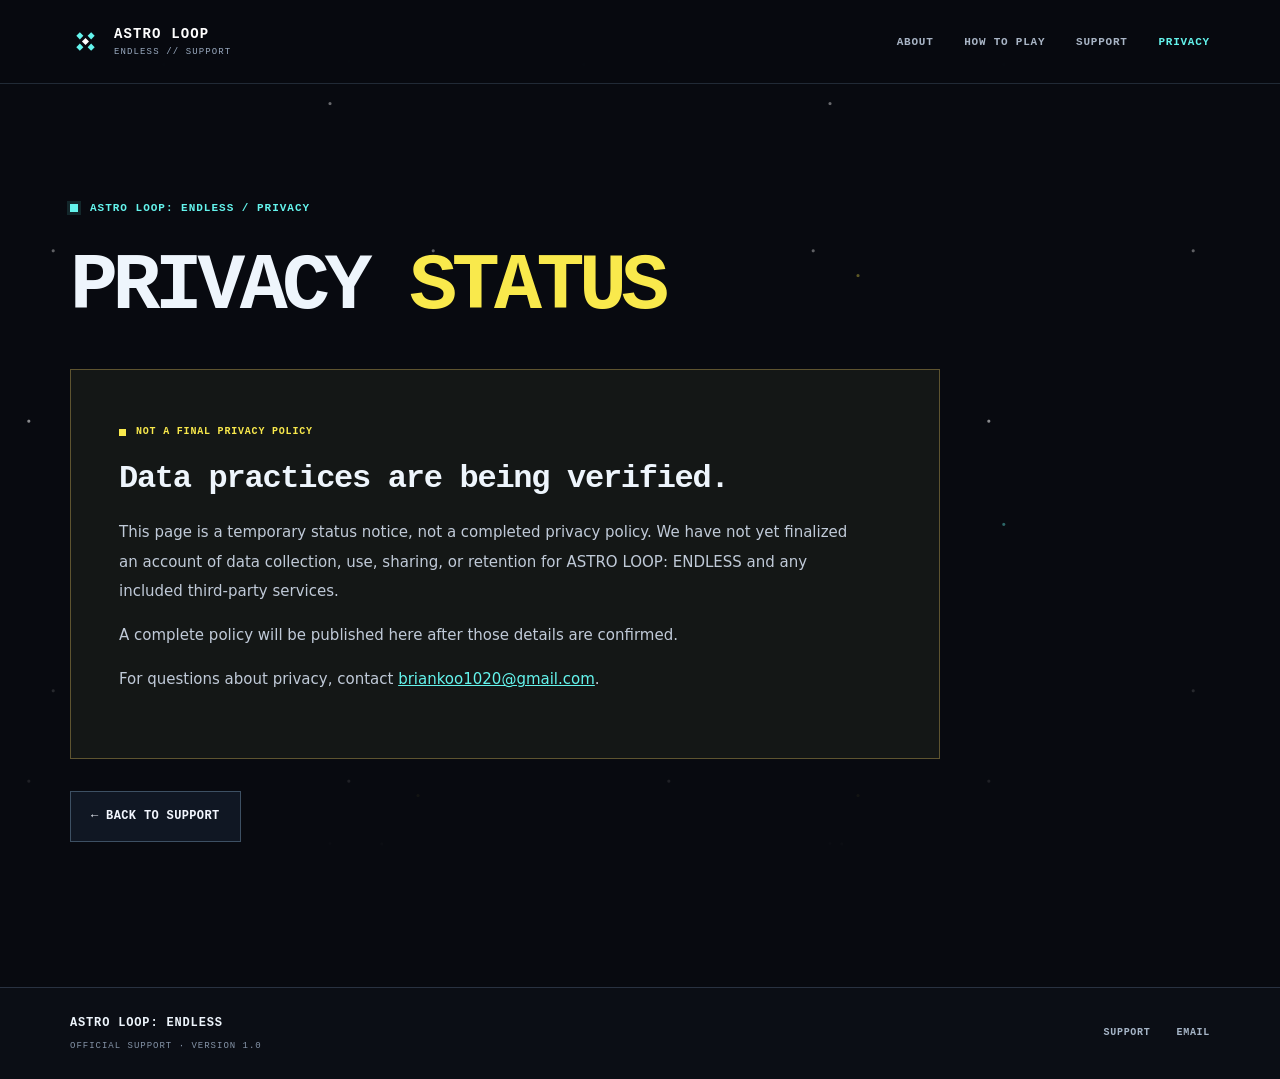
==== privacy.html @ 7ba6150e "Add files via upload" ====
<!doctype html>
<html lang="en">
<head>
  <meta charset="utf-8">
  <meta name="viewport" content="width=device-width, initial-scale=1">
  <meta name="theme-color" content="#080a10">
  <meta name="robots" content="noindex, nofollow">
  <meta name="description" content="Privacy information status for ASTRO LOOP: ENDLESS. Data practices are currently being verified.">
  <title>Privacy Status | ASTRO LOOP: ENDLESS</title>
  <link rel="stylesheet" href="styles.css">
</head>
<body>
  <a class="skip-link" href="#main">Skip to content</a>
  <div class="space-dust" aria-hidden="true"></div>
  <header class="site-header"><div class="shell header-inner"><a class="brand" href="index.html"><span class="brand-symbol" aria-hidden="true"><span></span><span></span><span></span><span></span><span></span></span><span class="brand-text"><strong>ASTRO LOOP</strong><small>ENDLESS // SUPPORT</small></span></a><nav class="top-nav" aria-label="Main navigation"><a href="index.html#about">ABOUT</a><a href="index.html#controls">HOW TO PLAY</a><a href="index.html#support">SUPPORT</a><a href="index.html#privacy" aria-current="page">PRIVACY</a></nav></div></header>
  <main id="main" class="shell privacy-page">
    <p class="eyebrow"><span class="signal" aria-hidden="true"></span> ASTRO LOOP: ENDLESS / PRIVACY</p>
    <h1>PRIVACY <span>STATUS</span></h1>
    <div class="policy-notice"><span class="draft-tag"><span class="draft-indicator" aria-hidden="true"></span> NOT A FINAL PRIVACY POLICY</span><h2>Data practices are being verified.</h2><p>This page is a temporary status notice, not a completed privacy policy. We have not yet finalized an account of data collection, use, sharing, or retention for ASTRO LOOP: ENDLESS and any included third-party services.</p><p>A complete policy will be published here after those details are confirmed.</p><p>For questions about privacy, contact <a href="mailto:briankoo1020@gmail.com?subject=ASTRO%20LOOP%20-%20Privacy%20Question">briankoo1020@gmail.com</a>.</p></div>
    <a class="button button-ghost" href="index.html">← BACK TO SUPPORT</a>
  </main>
  <footer class="site-footer"><div class="shell footer-inner"><div><strong>ASTRO LOOP: ENDLESS</strong><span>OFFICIAL SUPPORT · VERSION 1.0</span></div><div class="footer-links"><a href="index.html#support">SUPPORT</a><a href="mailto:briankoo1020@gmail.com">EMAIL</a></div></div></footer>
</body>
</html>
---- styles.css ----
/* ASTRO LOOP: ENDLESS — original, self-contained support website styles */
:root{color-scheme:dark;--bg:#080a10;--surface:#10141e;--surface-2:#151b27;--line:#293241;--text:#eef5fc;--muted:#9aaac0;--cyan:#64f4ed;--gold:#f9e94c;--violet:#aa86ff;--mono:ui-monospace,SFMono-Regular,Menlo,Consolas,"Liberation Mono",monospace;--body:system-ui,-apple-system,BlinkMacSystemFont,"Segoe UI",sans-serif}
*{box-sizing:border-box}html{scroll-behavior:smooth;scroll-padding-top:90px}body{margin:0;min-width:320px;background:var(--bg);color:var(--text);font-family:var(--body);line-height:1.65;-webkit-font-smoothing:antialiased;position:relative}a{color:inherit}a:focus-visible{outline:2px solid var(--gold);outline-offset:4px}::selection{background:var(--gold);color:#080a10}.shell{width:min(1140px,calc(100% - 64px));margin-inline:auto}.skip-link{position:fixed;top:-100px;left:20px;padding:10px 14px;background:var(--gold);color:#080a10;z-index:100}.skip-link:focus{top:16px}.space-dust{pointer-events:none;position:absolute;inset:0 0 auto 0;height:860px;z-index:0;background-image:radial-gradient(circle at 9% 17%,rgba(255,255,255,.8) 0 1px,transparent 2px),radial-gradient(circle at 83% 11%,rgba(255,255,255,.65) 0 1px,transparent 2px),radial-gradient(circle at 39% 14%,rgba(100,244,237,.8) 0 1px,transparent 2px),radial-gradient(circle at 66% 28%,rgba(255,255,255,.55) 0 1px,transparent 2px),radial-gradient(circle at 95% 53%,rgba(249,233,76,.5) 0 1px,transparent 2px),radial-gradient(circle at 14% 57%,rgba(255,255,255,.5) 0 1px,transparent 2px);background-size:320px 360px,460px 400px,420px 460px,500px 370px,440px 520px,380px 440px;opacity:.7;mask-image:linear-gradient(180deg,#000 45%,transparent)}header,main,footer{position:relative;z-index:1}
.site-header{height:84px;display:flex;align-items:center;border-bottom:1px solid rgba(96,121,145,.3);background:rgba(8,10,16,.86);backdrop-filter:blur(12px);position:sticky;top:0;z-index:20}.header-inner{display:flex;align-items:center;justify-content:space-between;gap:24px}.brand{text-decoration:none;display:flex;align-items:center;gap:13px;white-space:nowrap}.brand-symbol{display:grid;grid-template-columns:repeat(3,5px);grid-template-rows:repeat(3,5px);gap:3px;transform:rotate(45deg);margin:0 5px}.brand-symbol span{width:5px;height:5px;background:var(--cyan)}.brand-symbol span:nth-child(1){grid-column:2;grid-row:1}.brand-symbol span:nth-child(2){grid-column:1;grid-row:2}.brand-symbol span:nth-child(3){grid-column:2;grid-row:2;background:#fff}.brand-symbol span:nth-child(4){grid-column:3;grid-row:2}.brand-symbol span:nth-child(5){grid-column:2;grid-row:3}.brand-text{display:flex;flex-direction:column;line-height:1.15;gap:5px;font-family:var(--mono);letter-spacing:.07em}.brand-text strong{font-size:14px;color:#fff}.brand-text small{font-size:9px;color:var(--muted)}.top-nav{display:flex;align-items:center;gap:clamp(14px,2.4vw,34px)}.top-nav a{font:700 11px var(--mono);letter-spacing:.07em;text-decoration:none;color:#a9b5c6;white-space:nowrap;transition:color .2s}.top-nav a:hover,.top-nav a[aria-current="page"]{color:var(--cyan)}
.hero{display:grid;grid-template-columns:minmax(0,1.2fr) minmax(320px,.8fr);gap:clamp(35px,6vw,95px);align-items:center;padding-top:94px;padding-bottom:115px}.eyebrow,.section-overline,.tiny-label,.section-number,.hero-kicker,.hero-meta,.button,.hud-top,.hud-caption,.hud-specs,.step-index,.step-card h3,.tip,.contact-email,.draft-tag,.text-link,.footer-inner,.privacy-page h1{font-family:var(--mono)}.eyebrow{display:flex;align-items:center;gap:12px;font-size:11px;font-weight:700;letter-spacing:.09em;color:var(--cyan);margin:0 0 28px}.signal{display:inline-block;width:8px;height:8px;background:var(--cyan);box-shadow:0 0 0 3px rgba(100,244,237,.12)}.eyebrow-divider{color:#506073}.hero h1{margin:0;line-height:.99;font-family:var(--mono);font-size:clamp(63px,8.5vw,124px);font-weight:900;letter-spacing:-.095em;white-space:nowrap;text-shadow:5px 5px 0 #18202b}.hero h1>span,.privacy-page h1 span{color:var(--gold)}.hero h1 small{display:block;font-size:.45em;letter-spacing:.18em;font-weight:900;color:#fff;margin-top:14px}.hero-kicker{margin:34px 0 12px;font-size:15px;letter-spacing:.08em;font-weight:800;color:var(--gold)}.hero-lead{font-size:17px;max-width:550px;color:#bcc8d7;line-height:1.85;margin:0}.hero-actions{display:flex;flex-wrap:wrap;gap:12px;margin-top:32px}.button{font-size:12px;font-weight:800;letter-spacing:.03em;display:inline-flex;justify-content:center;align-items:center;gap:18px;text-decoration:none;padding:16px 20px;min-height:51px;transition:transform .2s,background .2s,border-color .2s;border:1px solid transparent;line-height:1.2}.button:hover{transform:translateY(-2px)}.button-primary{color:#031414;background:var(--cyan);box-shadow:4px 4px 0 #17403f}.button-primary:hover{background:#9afff8}.button-ghost{border-color:#3d5063;background:rgba(18,27,40,.8);color:#f3f7ff}.button-ghost:hover{border-color:var(--cyan)}.hero-meta{display:flex;flex-wrap:wrap;gap:10px 18px;margin-top:40px;font-size:10px;letter-spacing:.02em;color:#8394aa}
.hud{background:linear-gradient(155deg,rgba(18,26,39,.98),rgba(8,12,20,.98));border:1px solid #3b5064;box-shadow:8px 8px 0 rgba(45,61,82,.2),0 0 48px rgba(81,112,177,.08);position:relative}.hud::before,.hud::after{content:"";position:absolute;width:12px;height:12px;border-color:var(--cyan);border-style:solid}.hud::before{top:-2px;left:-2px;border-width:2px 0 0 2px}.hud::after{bottom:-2px;right:-2px;border-width:0 2px 2px 0}.hud-top{height:53px;padding:0 18px;display:flex;align-items:center;gap:10px;border-bottom:1px solid var(--line);font-size:11px;font-weight:700;letter-spacing:.07em}.hud-dot{height:7px;width:7px;background:var(--gold)}.hud-index{margin-left:auto;color:#75869c;font-size:10px}.hud-art{height:250px;position:relative;overflow:hidden;display:flex;align-items:center;justify-content:center;background-image:linear-gradient(rgba(100,244,237,.04) 1px,transparent 1px),linear-gradient(90deg,rgba(100,244,237,.04) 1px,transparent 1px);background-size:24px 24px}.hud-art::before{content:"";position:absolute;inset:0;background:radial-gradient(circle at center,rgba(94,122,174,.14),transparent 64%)}.hud-ring{position:absolute;border:1px dashed rgba(100,244,237,.26);border-radius:50%;aspect-ratio:1}.ring-one{width:205px}.ring-two{width:145px;border-color:rgba(166,130,255,.28)}.hud-reticle{position:relative;width:70px;height:70px;display:flex;align-items:center;justify-content:center;border:2px solid var(--cyan);box-shadow:0 0 19px rgba(100,244,237,.17),inset 0 0 18px rgba(100,244,237,.09);background:#0f1926;clip-path:polygon(0 14%,14% 14%,14% 0,86% 0,86% 14%,100% 14%,100% 86%,86% 86%,86% 100%,14% 100%,14% 86%,0 86%)}.hud-reticle b{font:900 45px var(--mono);color:var(--gold);transform:translateY(-3px)}.hud-cross{position:absolute;font:22px var(--mono);color:rgba(100,244,237,.7)}.cross-top{top:28px;left:44%}.cross-left{left:38px;top:45%}.cross-bottom{bottom:27px;right:45px}.hud-caption{position:absolute;bottom:15px;color:#75879b;font-size:9px;letter-spacing:.14em}.hud-specs{display:grid;grid-template-columns:1fr 1fr;gap:1px;background:var(--line);border-top:1px solid var(--line)}.hud-specs>div{background:#101723;padding:17px 18px;display:flex;flex-direction:column;gap:5px}.hud-specs span{font-size:10px;color:#8295a9}.hud-specs strong{font-size:13px;color:var(--text);letter-spacing:.04em}
.content-section{padding-block:69px 78px;border-top:1px solid rgba(95,117,143,.28)}.section-heading{display:flex;gap:22px;align-items:flex-start;margin-bottom:40px}.section-number{color:var(--gold);padding-top:6px;font-size:12px;letter-spacing:.1em}.section-overline{color:var(--cyan);font-size:10px;letter-spacing:.17em;font-weight:700;margin:0 0 6px}.section-heading h2{margin:0;font:900 clamp(25px,3vw,36px)/1.16 var(--mono);letter-spacing:-.055em}.two-column{display:grid;grid-template-columns:.85fr 1fr;gap:9%;align-items:start}.body-lead{font:800 clamp(22px,2.7vw,32px)/1.34 var(--mono);letter-spacing:-.045em;margin:0;max-width:420px}.prose{max-width:650px;color:#b0bed0;font-size:15px;line-height:1.95}.prose p{margin:0 0 17px}.steps-grid{display:grid;grid-template-columns:repeat(4,minmax(0,1fr));gap:15px}.step-card{padding:24px 22px 26px;min-height:268px;background:var(--surface);border:1px solid var(--line);position:relative}.step-card::after{content:"";position:absolute;right:0;bottom:0;width:15px;height:15px;border-right:2px solid #41576b;border-bottom:2px solid #41576b}.step-index{font-weight:700;font-size:10px;letter-spacing:.1em;color:var(--cyan)}.step-symbol{color:var(--gold);font:44px/1 var(--mono);height:65px;display:flex;align-items:center;margin-top:17px}.step-card h3{margin:4px 0 12px;font-weight:900;font-size:15px;letter-spacing:-.02em}.step-card p{font-size:13px;line-height:1.8;margin:0;color:var(--muted)}.tip{padding:15px 19px;background:#111923;border-left:2px solid var(--violet);font-size:12px;color:#afbcd0;margin:19px 0 0}.tip-label{color:#d2b9ff;font-weight:800;margin-right:10px}.support-grid{display:grid;grid-template-columns:1fr 1fr;gap:18px}.contact-panel,.bug-panel{border:1px solid var(--line);padding:clamp(25px,3vw,39px);min-height:365px}.contact-panel{background:linear-gradient(145deg,#132328,#0f161f)}.bug-panel{background:var(--surface)}.tiny-label{font-size:11px;color:var(--cyan);font-weight:700;letter-spacing:.1em;margin:0 0 13px}.contact-panel h3,.bug-panel h3,.privacy-panel h3{font:900 clamp(22px,2.3vw,29px)/1.25 var(--mono);letter-spacing:-.05em;margin:0 0 15px}.contact-panel p:not(.tiny-label),.bug-panel p:not(.tiny-label),.privacy-panel p:not(.draft-tag){color:#adbdcd;font-size:14px;line-height:1.85;margin:0 0 19px}.contact-email{display:block;width:fit-content;color:var(--gold);font-size:clamp(13px,1.5vw,19px);font-weight:700;letter-spacing:-.04em;overflow-wrap:anywhere;margin:17px 0 28px;text-decoration:none;border-bottom:1px solid rgba(249,233,76,.6)}.bug-list{list-style:none;margin:14px 0 21px;padding:0}.bug-list li{display:flex;gap:13px;font-size:13px;color:#c5d0df;line-height:1.7;margin:10px 0}.bug-list li::before{content:"+";color:var(--gold);font-weight:800;font-family:var(--mono)}.text-link{color:var(--cyan);font-size:12px;font-weight:800;letter-spacing:.07em;text-decoration:none;border-bottom:1px solid var(--cyan);padding-bottom:4px}.text-link:hover{color:white}
.privacy-panel{display:flex;justify-content:space-between;align-items:center;gap:32px;border:1px solid #4b4531;background:linear-gradient(115deg,rgba(50,43,24,.4),rgba(18,20,26,.8));padding:33px 38px}.privacy-panel>div{max-width:720px}.draft-tag{display:inline-flex;align-items:center;gap:10px;font-weight:800;font-size:10px;letter-spacing:.08em;color:var(--gold);margin:0 0 17px}.draft-indicator{display:inline-block;width:7px;height:7px;background:var(--gold)}.privacy-panel h3{font-size:23px;margin-bottom:10px}.privacy-panel p:not(.draft-tag){margin-bottom:0}.privacy-panel .button{white-space:nowrap}.developer-section{padding-bottom:114px}.site-footer{border-top:1px solid var(--line);padding-block:26px;background:#0b0e15}.footer-inner{display:flex;justify-content:space-between;align-items:center;gap:20px}.footer-inner>div:first-child{display:flex;flex-direction:column;gap:5px}.footer-inner strong{font-size:12px;letter-spacing:.07em}.footer-inner span{font-size:9px;color:#8594a8;letter-spacing:.11em}.footer-links{display:flex;flex-wrap:wrap;gap:15px 26px}.footer-links a{font-size:10px;font-weight:700;letter-spacing:.07em;color:#a7b6c8;text-decoration:none}.footer-links a:hover{color:var(--cyan)}
.privacy-page{padding-top:115px;padding-bottom:145px;min-height:calc(100vh - 220px)}.privacy-page h1{font-size:clamp(40px,6.5vw,80px);letter-spacing:-.07em;line-height:1.05;margin:0 0 40px}.policy-notice{padding:clamp(25px,5vw,48px);border:1px solid #5e5430;background:#141716;max-width:870px;margin-bottom:32px}.policy-notice h2{font:800 clamp(22px,3vw,32px)/1.3 var(--mono);letter-spacing:-.04em;margin:0 0 19px}.policy-notice p{color:#c0cad8;font-size:15px;line-height:1.95;max-width:750px}.policy-notice a{color:var(--cyan);overflow-wrap:anywhere}
@media(max-width:1000px){.hero{grid-template-columns:minmax(0,1fr) minmax(285px,.85fr);gap:30px}.hero h1{font-size:clamp(60px,8vw,96px)}.steps-grid{grid-template-columns:repeat(2,minmax(0,1fr))}.step-card{min-height:235px}.privacy-panel{align-items:flex-start;flex-direction:column}.privacy-panel .button{width:fit-content}}
@media(max-width:740px){.shell{width:min(100% - 34px,560px)}.site-header{height:auto;min-height:72px}.header-inner{flex-direction:column;align-items:stretch;gap:14px;padding-top:15px;padding-bottom:12px}.top-nav{justify-content:space-between;gap:12px}.top-nav a{font-size:9px}.hero{padding-top:58px;padding-bottom:76px;grid-template-columns:1fr;gap:42px}.hero h1{font-size:clamp(62px,14.5vw,104px)}.hero-lead{font-size:15px}.hero-meta{font-size:9px}.hud{max-width:540px}.content-section{padding-top:55px;padding-bottom:60px}.section-heading{margin-bottom:27px}.two-column{grid-template-columns:1fr;gap:20px}.body-lead{max-width:none}.support-grid{grid-template-columns:1fr}.privacy-panel{padding:24px}.developer-section{padding-bottom:70px}.footer-inner{align-items:flex-start;flex-direction:column}.privacy-page{padding-top:60px;padding-bottom:90px}}
@media(max-width:410px){.hero h1{font-size:clamp(52px,13.8vw,62px)}.steps-grid{grid-template-columns:1fr}.step-card{min-height:0}.hero-actions{flex-direction:column;align-items:stretch}.hero-meta{gap:6px 13px}.hud-art{height:210px}.hud-specs strong{font-size:11px}.section-heading h2{font-size:25px}.footer-links{gap:12px}.eyebrow{font-size:9px;gap:8px}}
@media(prefers-reduced-motion:reduce){html{scroll-behavior:auto}.button{transition:none}}
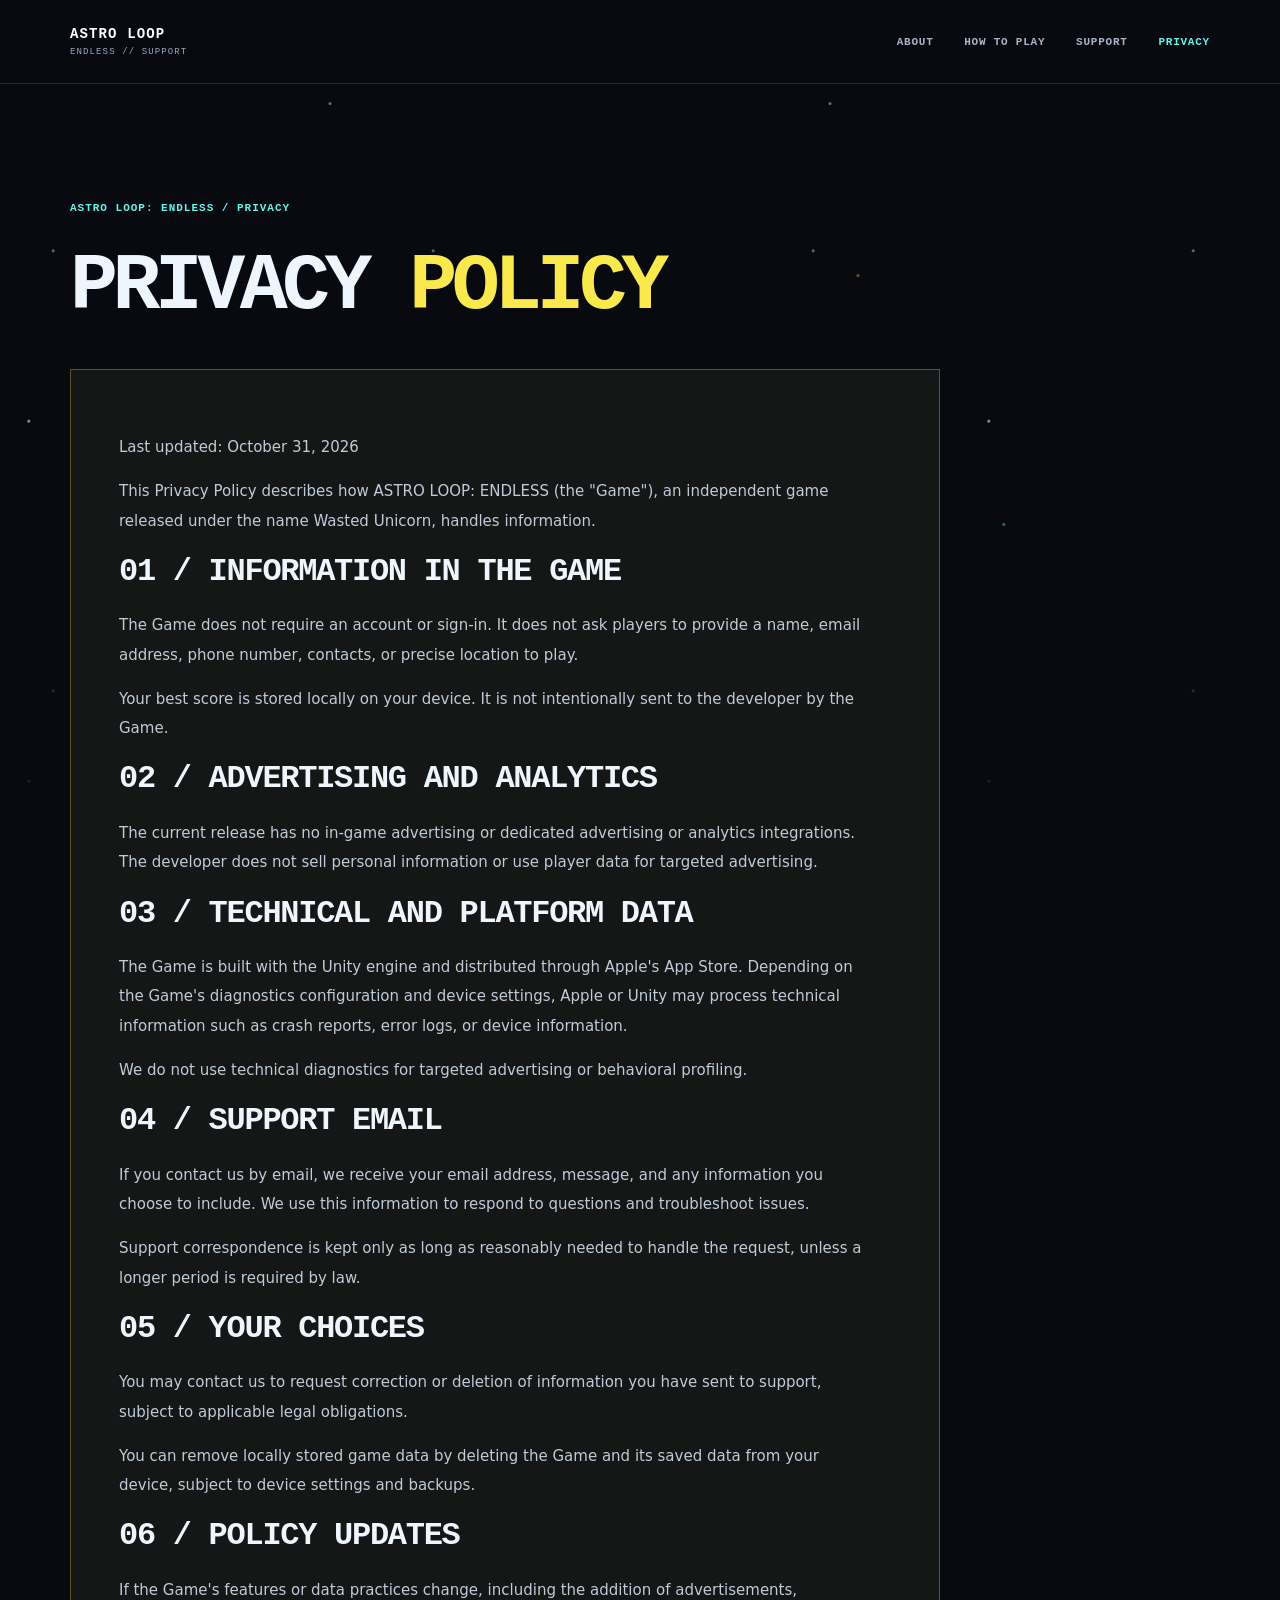
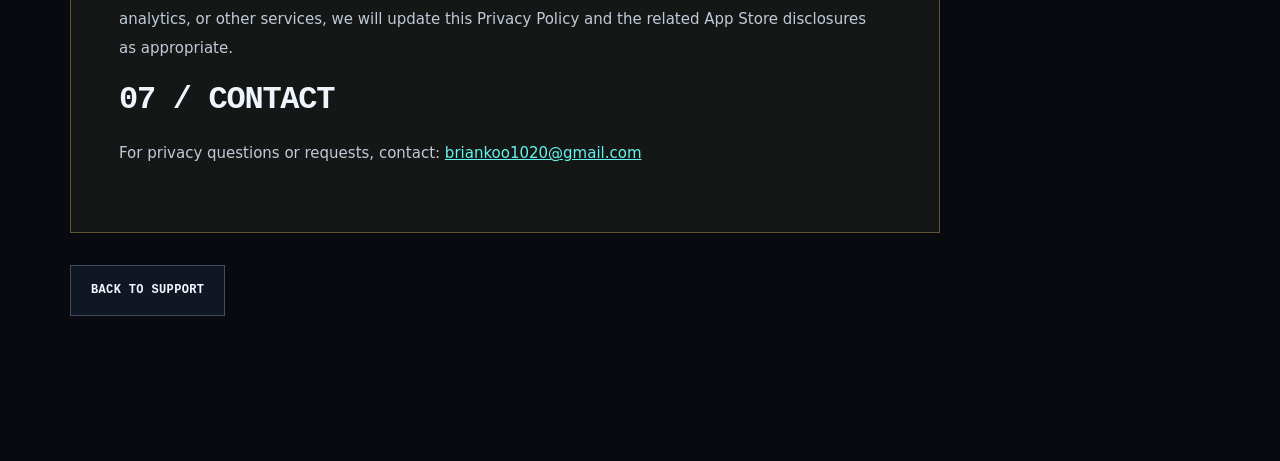
==== commit 56da23b8: "Update privacy.html yaya" ====
--- a/privacy.html
+++ b/privacy.html
@@ -1,24 +1,143 @@
+
 <!doctype html>
 <html lang="en">
 <head>
   <meta charset="utf-8">
   <meta name="viewport" content="width=device-width, initial-scale=1">
   <meta name="theme-color" content="#080a10">
-  <meta name="robots" content="noindex, nofollow">
-  <meta name="description" content="Privacy information status for ASTRO LOOP: ENDLESS. Data practices are currently being verified.">
-  <title>Privacy Status | ASTRO LOOP: ENDLESS</title>
+  <title>Privacy Policy | ASTRO LOOP: ENDLESS</title>
   <link rel="stylesheet" href="styles.css">
 </head>
 <body>
   <a class="skip-link" href="#main">Skip to content</a>
   <div class="space-dust" aria-hidden="true"></div>
-  <header class="site-header"><div class="shell header-inner"><a class="brand" href="index.html"><span class="brand-symbol" aria-hidden="true"><span></span><span></span><span></span><span></span><span></span></span><span class="brand-text"><strong>ASTRO LOOP</strong><small>ENDLESS // SUPPORT</small></span></a><nav class="top-nav" aria-label="Main navigation"><a href="index.html#about">ABOUT</a><a href="index.html#controls">HOW TO PLAY</a><a href="index.html#support">SUPPORT</a><a href="index.html#privacy" aria-current="page">PRIVACY</a></nav></div></header>
+
+  <header class="site-header">
+    <div class="shell header-inner">
+      <a class="brand" href="index.html">
+        <span class="brand-text">
+          <strong>ASTRO LOOP</strong>
+          <small>ENDLESS // SUPPORT</small>
+        </span>
+      </a>
+      <nav class="top-nav">
+        <a href="index.html#about">ABOUT</a>
+        <a href="index.html#controls">HOW TO PLAY</a>
+        <a href="index.html#support">SUPPORT</a>
+        <a href="privacy.html" aria-current="page">PRIVACY</a>
+      </nav>
+    </div>
+  </header>
+
   <main id="main" class="shell privacy-page">
-    <p class="eyebrow"><span class="signal" aria-hidden="true"></span> ASTRO LOOP: ENDLESS / PRIVACY</p>
-    <h1>PRIVACY <span>STATUS</span></h1>
-    <div class="policy-notice"><span class="draft-tag"><span class="draft-indicator" aria-hidden="true"></span> NOT A FINAL PRIVACY POLICY</span><h2>Data practices are being verified.</h2><p>This page is a temporary status notice, not a completed privacy policy. We have not yet finalized an account of data collection, use, sharing, or retention for ASTRO LOOP: ENDLESS and any included third-party services.</p><p>A complete policy will be published here after those details are confirmed.</p><p>For questions about privacy, contact <a href="mailto:briankoo1020@gmail.com?subject=ASTRO%20LOOP%20-%20Privacy%20Question">briankoo1020@gmail.com</a>.</p></div>
-    <a class="button button-ghost" href="index.html">← BACK TO SUPPORT</a>
+    <p class="eyebrow">ASTRO LOOP: ENDLESS / PRIVACY</p>
+    <h1>PRIVACY <span>POLICY</span></h1>
+
+    <div class="policy-notice policy-document">
+      <p class="policy-date">Last updated: October 31, 2026</p>
+
+      <p>
+        This Privacy Policy describes how ASTRO LOOP: ENDLESS
+        (the "Game"), an independent game released under the
+        name Wasted Unicorn, handles information.
+      </p>
+
+      <section>
+        <h2>01 / INFORMATION IN THE GAME</h2>
+        <p>
+          The Game does not require an account or sign-in.
+          It does not ask players to provide a name, email
+          address, phone number, contacts, or precise
+          location to play.
+        </p>
+        <p>
+          Your best score is stored locally on your device.
+          It is not intentionally sent to the developer
+          by the Game.
+        </p>
+      </section>
+
+      <section>
+        <h2>02 / ADVERTISING AND ANALYTICS</h2>
+        <p>
+          The current release has no in-game advertising
+          or dedicated advertising or analytics integrations.
+          The developer does not sell personal information
+          or use player data for targeted advertising.
+        </p>
+      </section>
+
+      <section>
+        <h2>03 / TECHNICAL AND PLATFORM DATA</h2>
+        <p>
+          The Game is built with the Unity engine and
+          distributed through Apple's App Store.
+          Depending on the Game's diagnostics configuration
+          and device settings, Apple or Unity may process
+          technical information such as crash reports,
+          error logs, or device information.
+        </p>
+        <p>
+          We do not use technical diagnostics for targeted
+          advertising or behavioral profiling.
+        </p>
+      </section>
+
+      <section>
+        <h2>04 / SUPPORT EMAIL</h2>
+        <p>
+          If you contact us by email, we receive your email
+          address, message, and any information you choose
+          to include. We use this information to respond
+          to questions and troubleshoot issues.
+        </p>
+        <p>
+          Support correspondence is kept only as long
+          as reasonably needed to handle the request,
+          unless a longer period is required by law.
+        </p>
+      </section>
+
+      <section>
+        <h2>05 / YOUR CHOICES</h2>
+        <p>
+          You may contact us to request correction or
+          deletion of information you have sent to support,
+          subject to applicable legal obligations.
+        </p>
+        <p>
+          You can remove locally stored game data by
+          deleting the Game and its saved data from
+          your device, subject to device settings
+          and backups.
+        </p>
+      </section>
+
+      <section>
+        <h2>06 / POLICY UPDATES</h2>
+        <p>
+          If the Game's features or data practices change,
+          including the addition of advertisements,
+          analytics, or other services, we will update
+          this Privacy Policy and the related App Store
+          disclosures as appropriate.
+        </p>
+      </section>
+
+      <section>
+        <h2>07 / CONTACT</h2>
+        <p>
+          For privacy questions or requests, contact:
+          <a href="mailto:briankoo1020@gmail.com">
+            briankoo1020@gmail.com
+          </a>
+        </p>
+      </section>
+    </div>
+
+    <a class="button button-ghost" href="index.html">
+      BACK TO SUPPORT
+    </a>
   </main>
-  <footer class="site-footer"><div class="shell footer-inner"><div><strong>ASTRO LOOP: ENDLESS</strong><span>OFFICIAL SUPPORT · VERSION 1.0</span></div><div class="footer-links"><a href="index.html#support">SUPPORT</a><a href="mailto:briankoo1020@gmail.com">EMAIL</a></div></div></footer>
 </body>
 </html>
